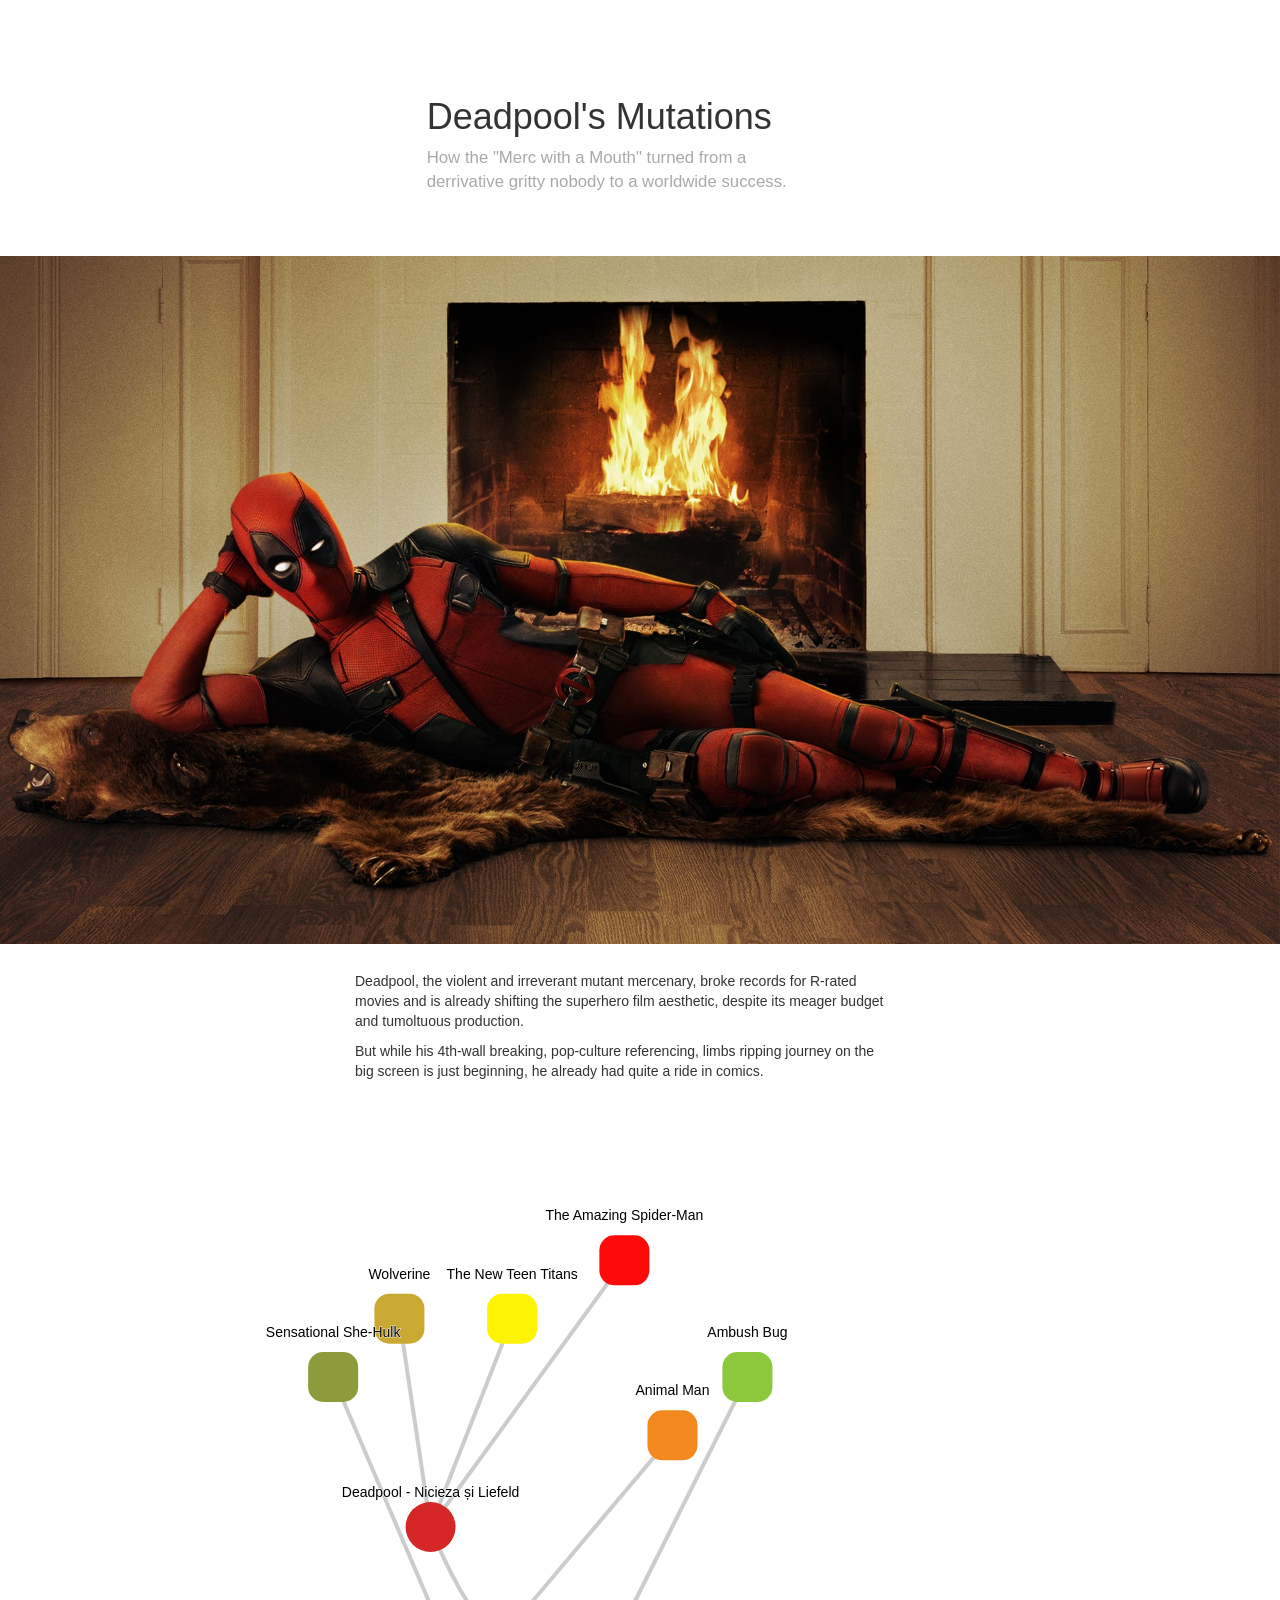
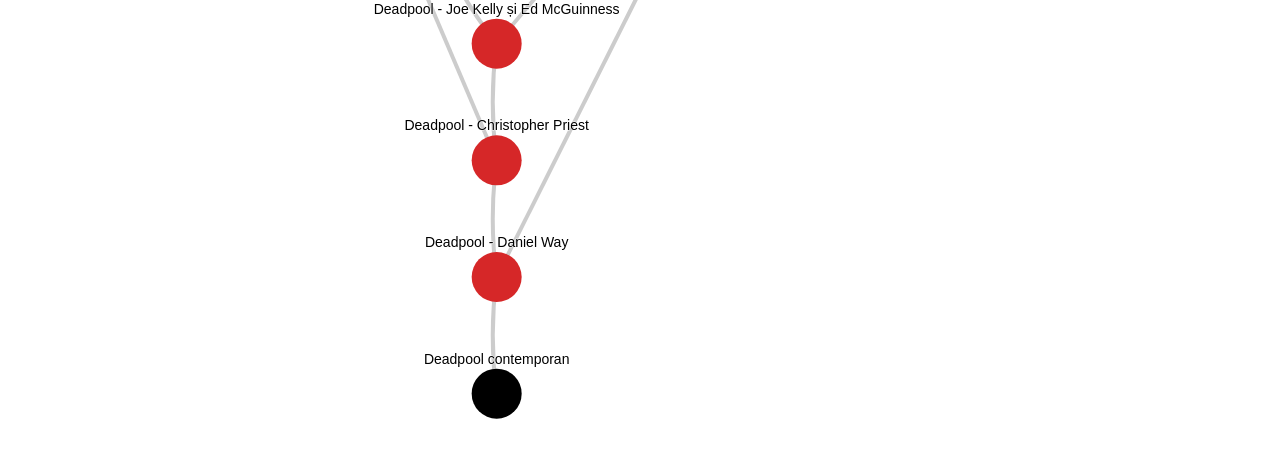
==== timeline.html @ ecb6a1e6 "slide (si biblioteca de jquerry mobil)" ====
<!DOCTYPE html>
<html lang="ro-RO">

<head>
	<title>Timeline</title>
    <meta name="viewport" content="width=device-width, initial-scale=1">
    <meta charset="utf-8">
	    
    
	<link rel="stylesheet" href="css/bootstrap.min.css">
    <link rel="stylesheet" href="css/style.css">         	
    
    <script src="js/jquery-2.2.0.min.js"></script>
    <script src="js/jquery.mobile.custom.min.js"></script>  
    <script src="js/d3.v3.js"></script>
    <script src="js/dataset.js"></script>
    <script src="js/dynamic_text_eng.js"></script>
    <script src="js/plot_interaction.js"></script>
	<script src="js/bootstrap.min.js"></script>
    <script src="js/script.js"></script>
    <script src="js/velocity.min.js"></script>
    
</head>

<body>
	<div id="title">
        <div class="row">
            <h1 class="col-md-4 col-md-offset-4">Deadpool's Mutations</h1>
        </div>
        <div class="row">
            <p class="col-md-4 col-md-offset-4">How the "Merc with a Mouth" turned from a derrivative gritty nobody to a worldwide success.</p>
        </div>
	</div>    
    
    <div id="cover">
        <img src="assets/deadpool_cover.jpg"/>
    </div> 
       
	<div class="container">            
        
        <div class="row">
			<div  class="col-md-6 col-md-offset-3 novertical">
				<div id="section1-text">
                    <p>Deadpool, the violent and irreverant mutant mercenary, broke records for R-rated movies and is already shifting the superhero film aesthetic, despite its meager budget and tumoltuous production.</p>
                    <p>But while his 4th-wall breaking, pop-culture referencing, limbs ripping journey on the big screen is just beginning, he already had quite a ride in comics.</p>
				</div>
			</div>
        </div>
        
        <div class="row">
            <div class="col-md-8" id="drawing_area">
                <script src="js/plot_data_force.js"></script>
            </div>
            <div id="writing_area" class="col-md-4">                
                <div class="fake_column"></div>
                <div id="detail_text" class="affix carousel slide" data-ride="carousel" data-interval="false">
                    
                </div>
        </div>
        </div>    
        
    </div>    

</body>

</html>
---- css/style.css ----
path{
    stroke:#ccc;
    stroke-width: 5px;
    fill:none;
}

.row{
    width: 100%;
}

.carousel-caption{
    background: rgba(0,0,0,0.5);
    right: 0%;
    left: 0%;
    padding-bottom: 6%;
    bottom:0%;
}

.carousel-indicators {
    bottom: 3%;
}

.fake_column {
    background-color: grey;
}

#title {
    margin-top: 6%;    
    margin-bottom: 4%;
}

#title p{
    font-size: larger;
    color: darkgray;
}

#cover img{
    width: 100%;
}

#section1-text{
    margin-top: 5%;
    margin-bottom: 5%;
}

#drawing_area{
    margin-top: 6%;    
}

#detail_text{
    
    color: white;
    top: 15%;
    
}

#invisible{
    visibility: hidden;
}

#deadpoolv4_invisible{
    visibility: hidden;
}
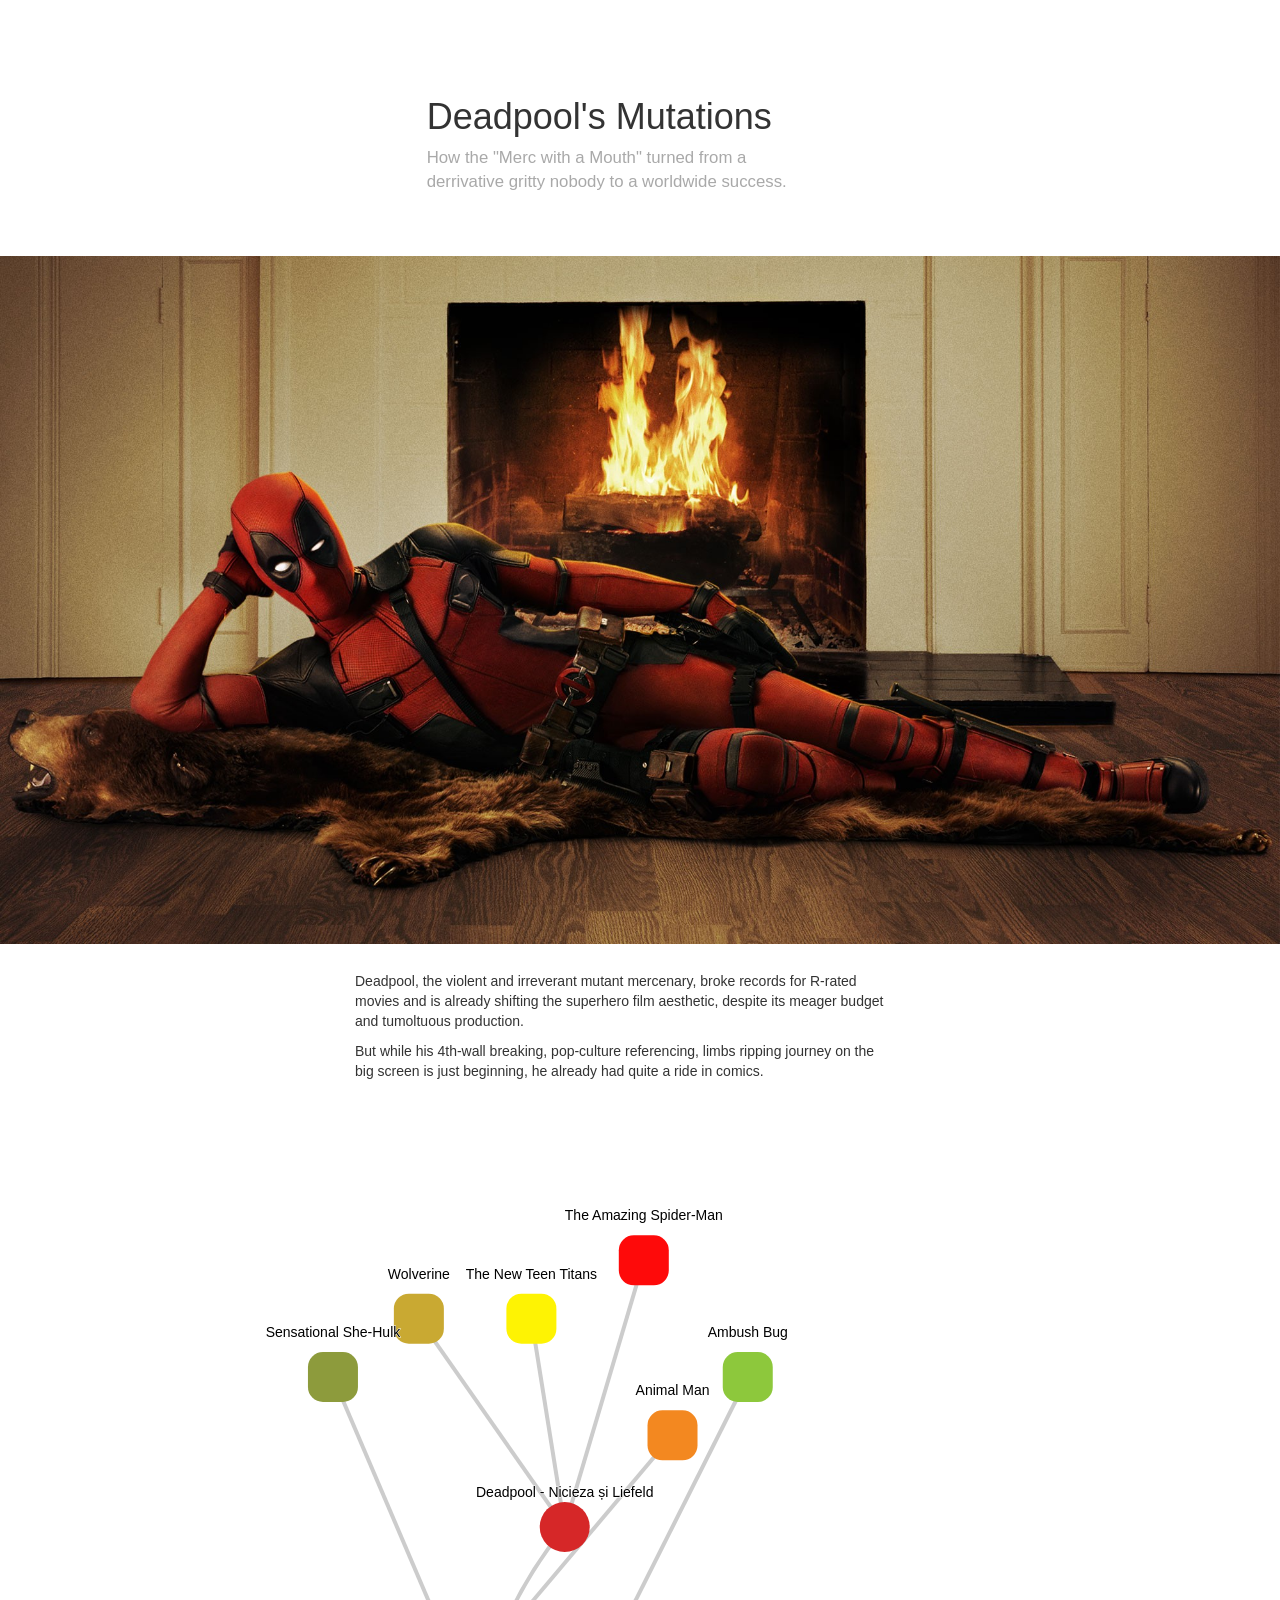
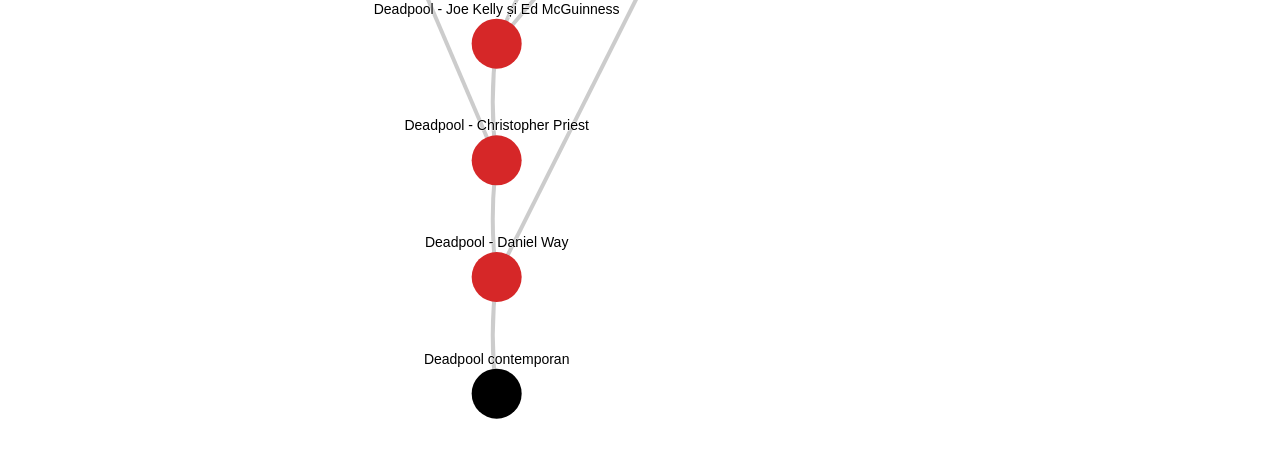
==== commit b01eb6ab: "Small fixes for image display" ====
--- a/timeline.html
+++ b/timeline.html
@@ -52,11 +52,9 @@
                 <script src="js/plot_data_force.js"></script>
             </div>
             <div id="writing_area" class="col-md-4">                
-                <div class="fake_column"></div>
-                <div id="detail_text" class="affix carousel slide" data-ride="carousel" data-interval="false">
-                    
+                <div id="detail_text" class="affix carousel slide" data-ride="carousel" data-interval="false">                    
                 </div>
-        </div>
+            </div>
         </div>    
         
     </div>    
--- a/css/style.css
+++ b/css/style.css
@@ -51,6 +51,7 @@
     
     color: white;
     top: 15%;
+    width: inherit;
     
 }
 
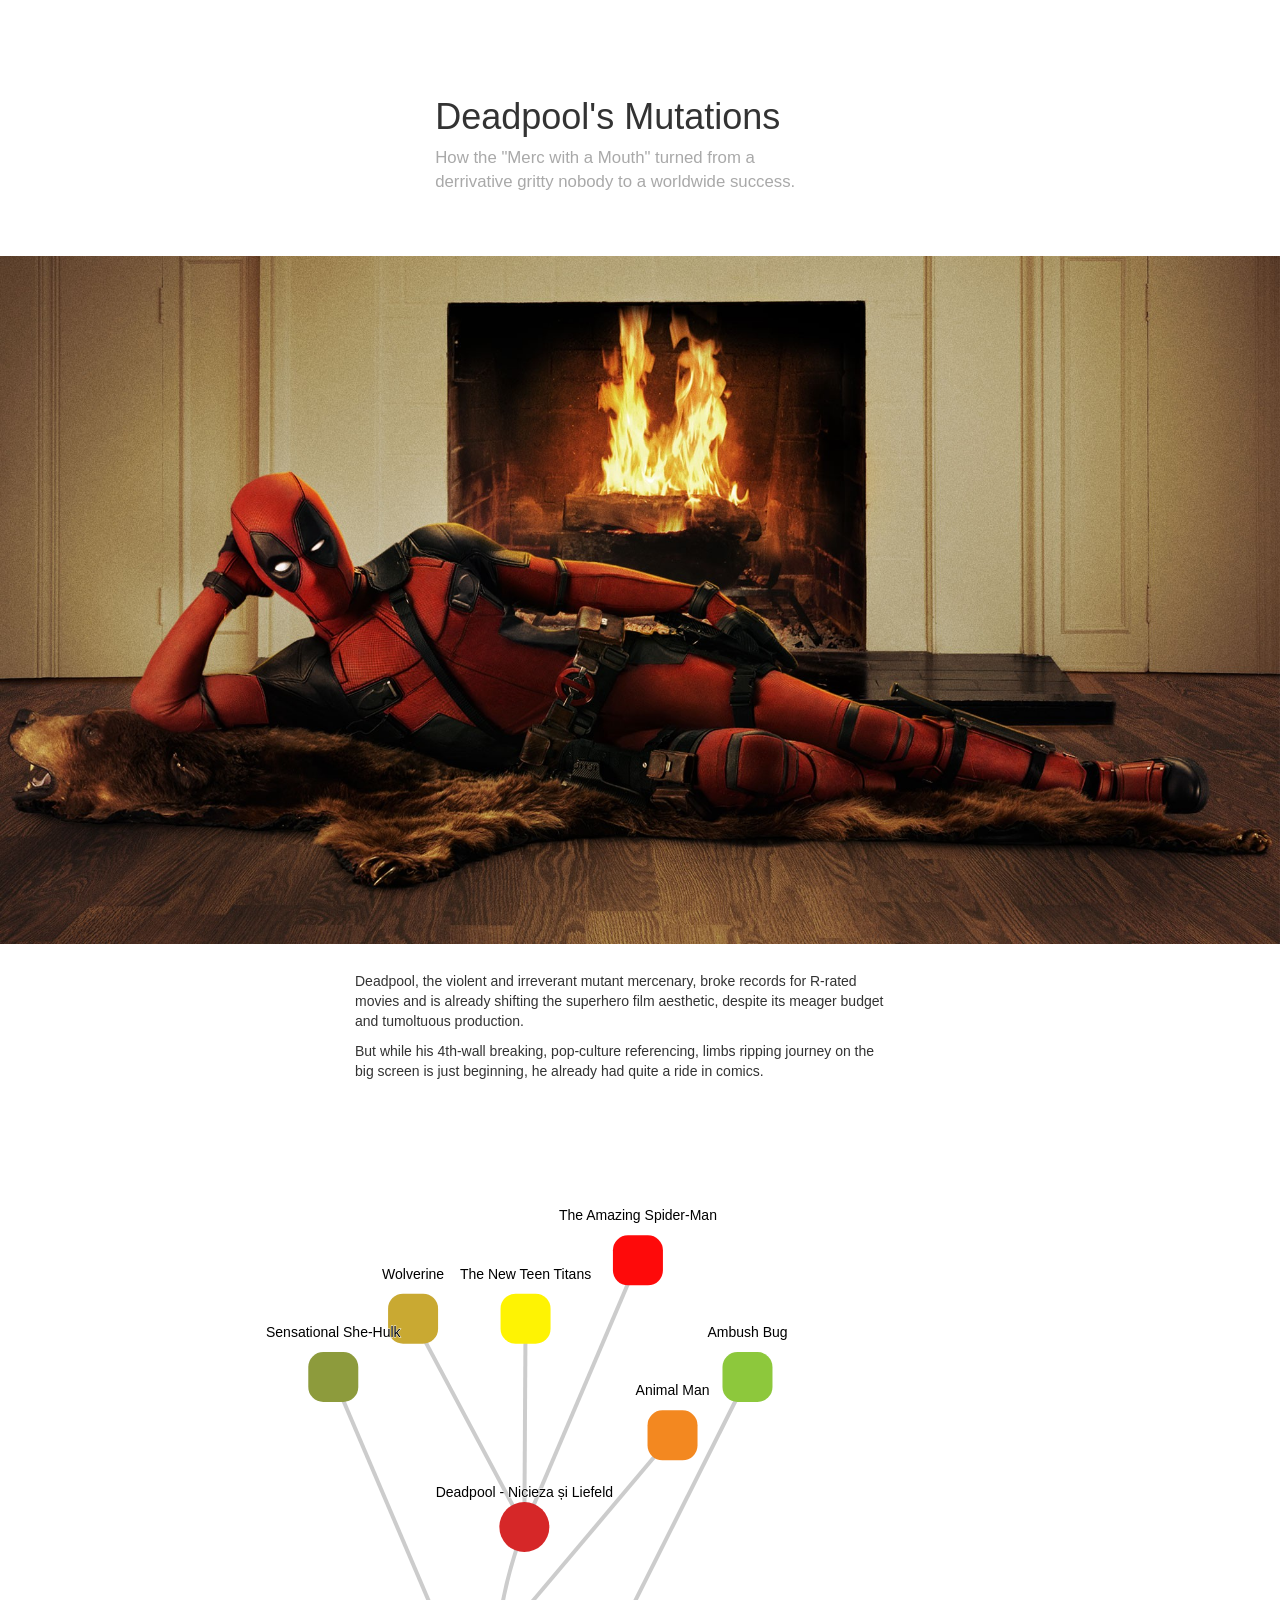
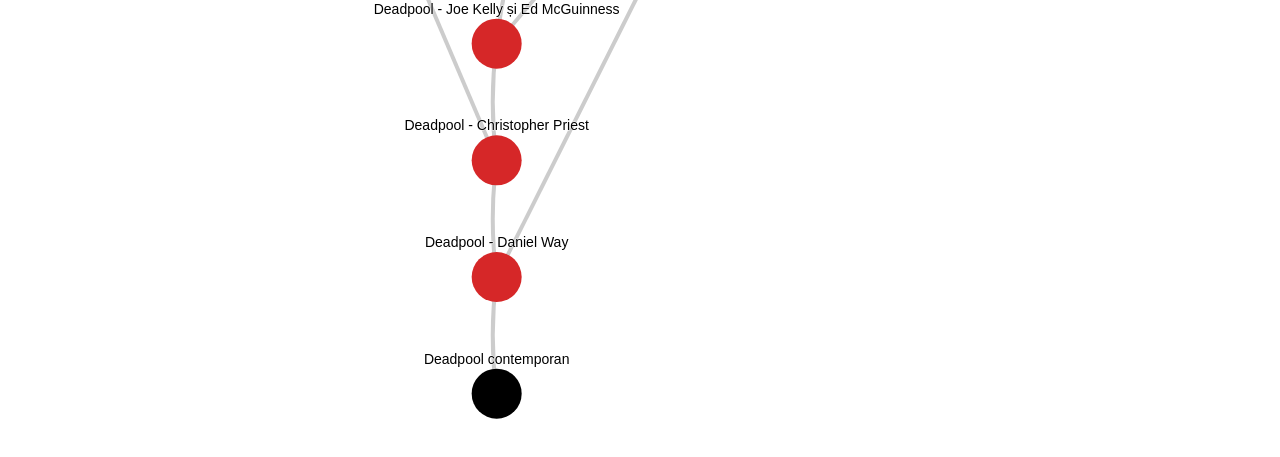
==== commit 80f98d19: "Minor improvements for mobile." ====
--- a/timeline.html
+++ b/timeline.html
@@ -58,7 +58,7 @@
         </div>    
         
     </div>    
-
+    <div id="footer"></div>
 </body>
 
 </html>
--- a/css/style.css
+++ b/css/style.css
@@ -27,6 +27,7 @@
 #title {
     margin-top: 6%;    
     margin-bottom: 4%;
+    margin-left: 1%;
 }
 
 #title p{
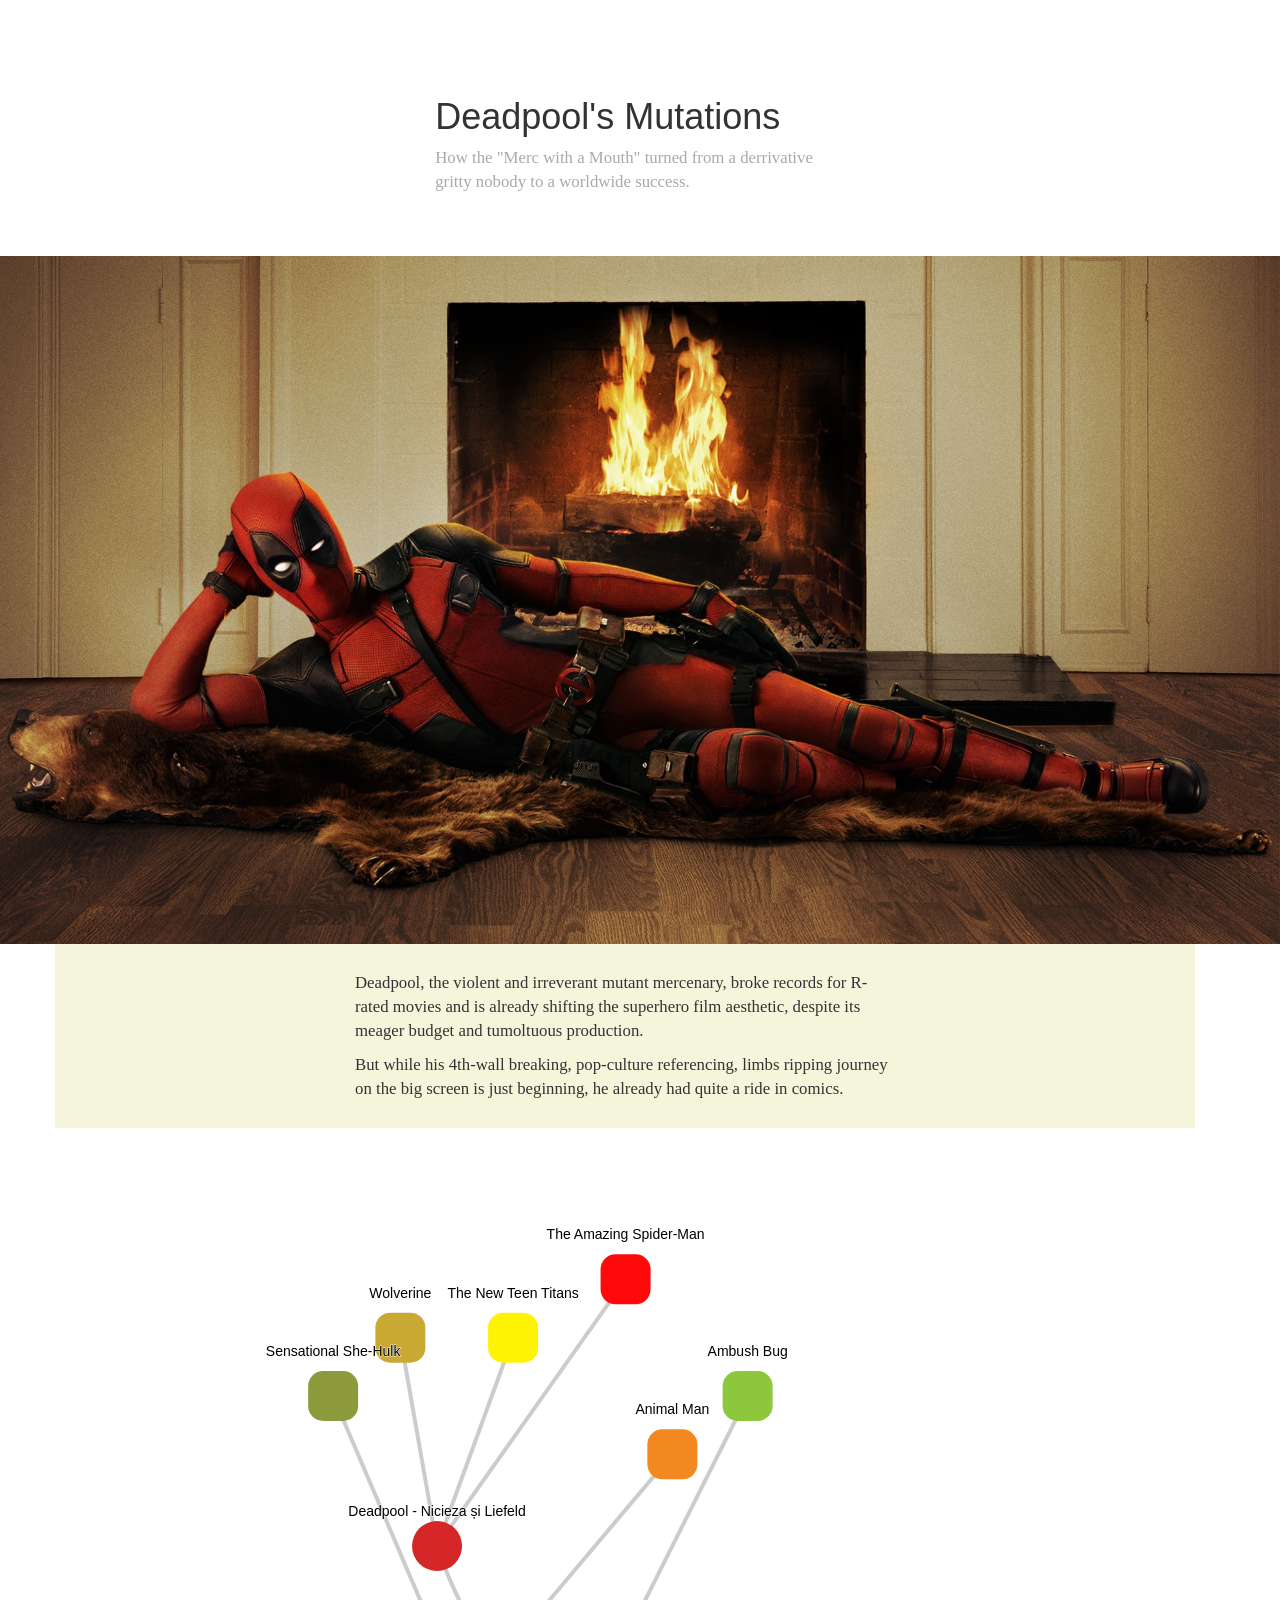
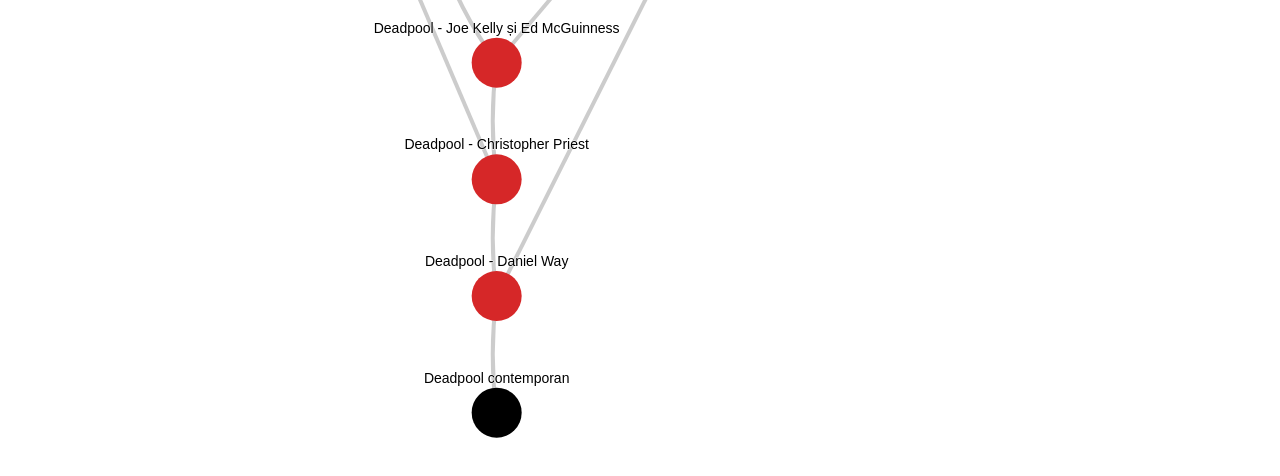
==== commit fea28d11: "Minor fixes - show details for influence from squares (should be easier for mobile, also)  - started" ====
--- a/timeline.html
+++ b/timeline.html
@@ -38,7 +38,7 @@
        
 	<div class="container">            
         
-        <div class="row">
+        <div class="row" style="background: beige">
 			<div  class="col-md-6 col-md-offset-3 novertical">
 				<div id="section1-text">
                     <p>Deadpool, the violent and irreverant mutant mercenary, broke records for R-rated movies and is already shifting the superhero film aesthetic, despite its meager budget and tumoltuous production.</p>
--- a/css/style.css
+++ b/css/style.css
@@ -2,6 +2,11 @@
     stroke:#ccc;
     stroke-width: 5px;
     fill:none;
+}
+
+p {
+    font-family: Cambria, Cochin, Georgia, Times, Times New Roman, serif;
+    font-size: 1.2em;
 }
 
 .row{
@@ -16,6 +21,11 @@
     bottom:0%;
 }
 
+.carousel-caption p{
+    font-family: 'Gill Sans', 'Gill Sans MT', Calibri, 'Trebuchet MS', sans-serif;
+    font-size: 1em;
+}
+
 .carousel-indicators {
     bottom: 3%;
 }
@@ -27,7 +37,7 @@
 #title {
     margin-top: 6%;    
     margin-bottom: 4%;
-    margin-left: 1%;
+    margin-left: 1%;    
 }
 
 #title p{
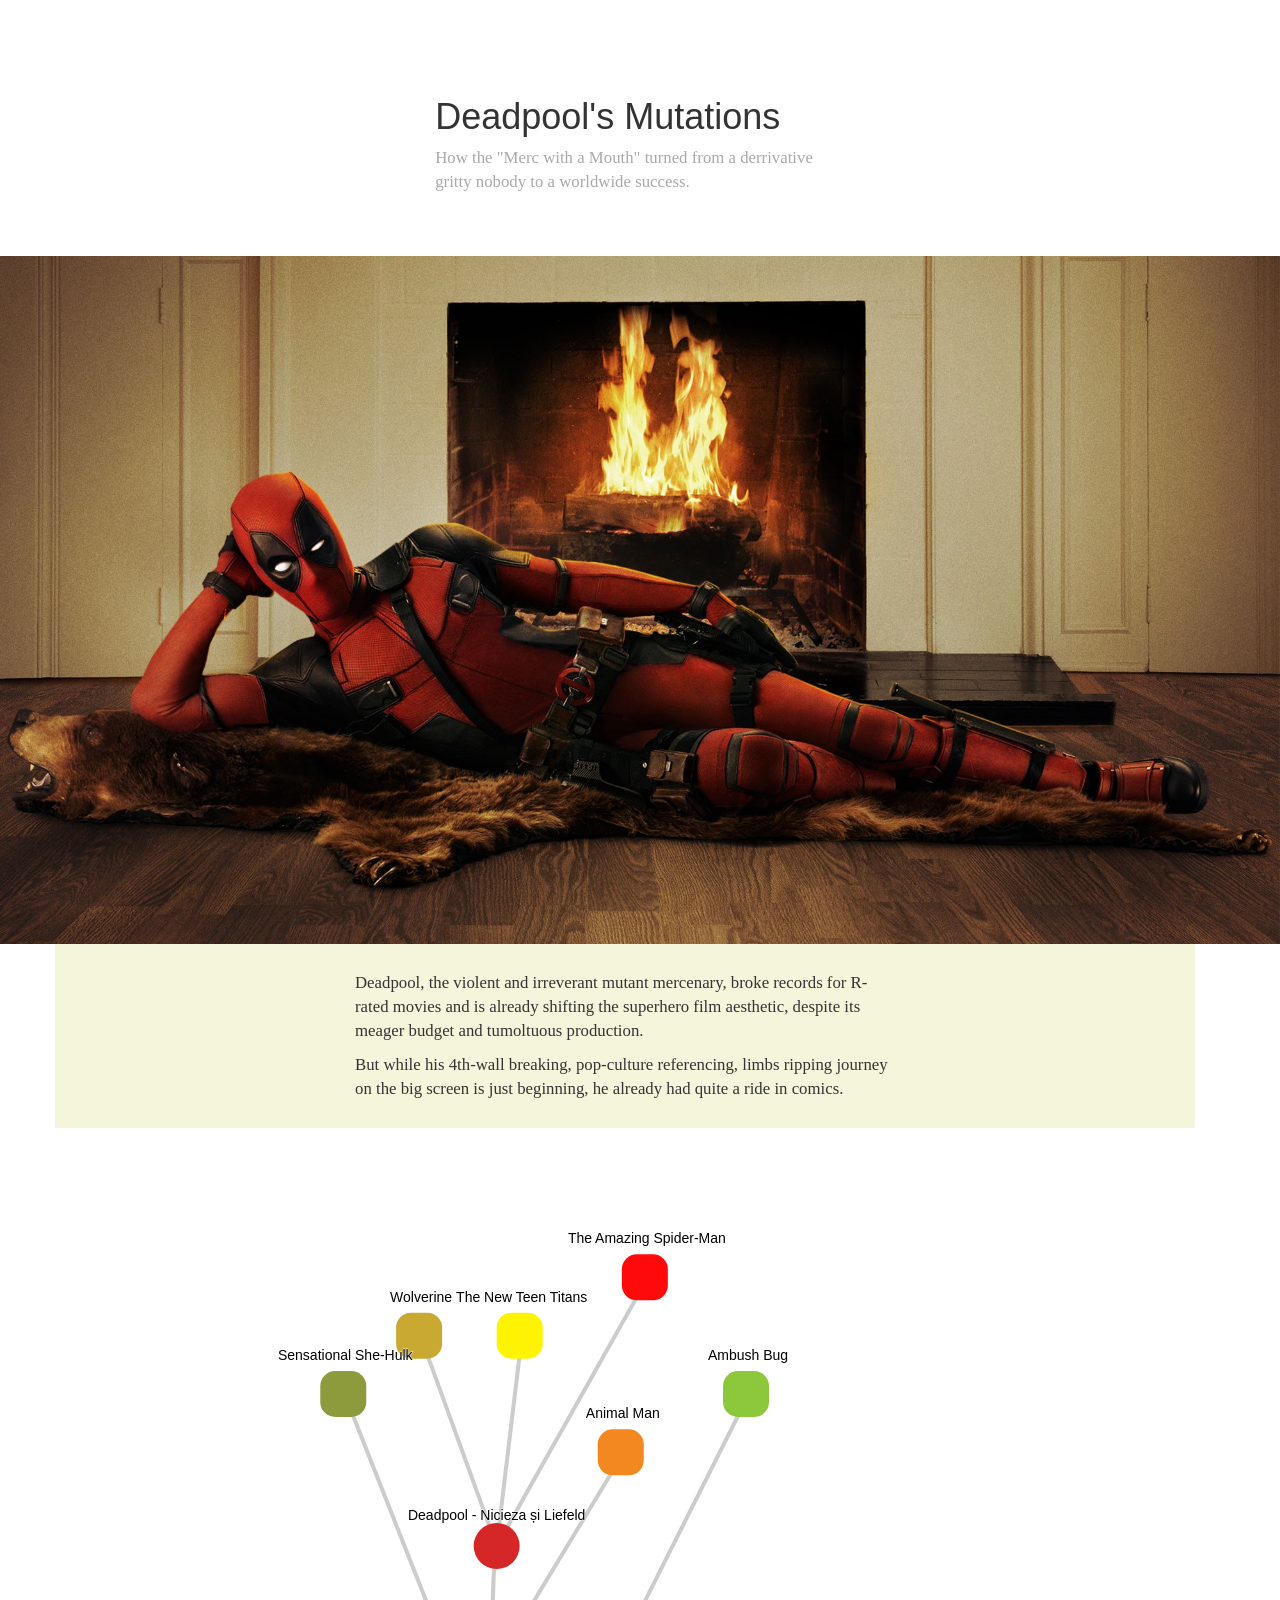
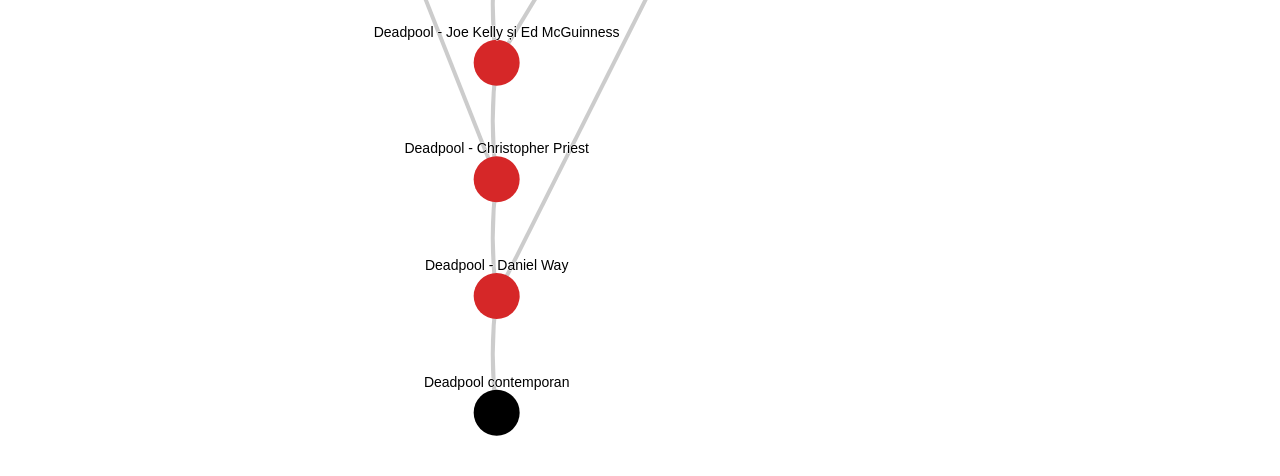
==== commit 2232301a: "Si mai responsive + corecturi in text" ====
--- a/timeline.html
+++ b/timeline.html
@@ -50,6 +50,7 @@
         <div class="row">
             <div class="col-md-8" id="drawing_area">
                 <script src="js/plot_data_force.js"></script>
+                <script src="js/plot_interaction.js"></script>
             </div>
             <div id="writing_area" class="col-md-4">                
                 <div id="detail_text" class="affix carousel slide" data-ride="carousel" data-interval="false">                    
--- a/css/style.css
+++ b/css/style.css
@@ -18,6 +18,16 @@
     right: 0%;
     left: 0%;
     padding-bottom: 6%;
+    padding-left: 3%;
+    padding-right: 3%;
+    bottom:0%;
+}
+
+.carousel-caption:hover{
+    background: rgba(0,0,0,0.7);
+    right: 0%;
+    left: 0%;
+    padding-bottom: 6%;
     bottom:0%;
 }
 
@@ -26,12 +36,28 @@
     font-size: 1em;
 }
 
-.carousel-indicators {
-    bottom: 3%;
+.carousel-indicators{
+    bottom: 3%;;
+}
+
+.carousel-indicators:hover ~ .carousel-inner > .item.active > .carousel-caption {
+    background: rgba(0,0,0,0.7);
+}
+
+img:hover + .carousel-caption {
+    visibility: hidden;
 }
 
 .fake_column {
     background-color: grey;
+}
+
+.mobile_writing_area {
+        margin-left: '0px';
+        margin-right: '0px';
+        padding-left: '0px';
+        padding-right: '0px';
+        width: '100vw';
 }
 
 #title {
@@ -70,6 +96,6 @@
     visibility: hidden;
 }
 
-#deadpoolv4_invisible{
+#deadpoolv5_invisible{
     visibility: hidden;
 }
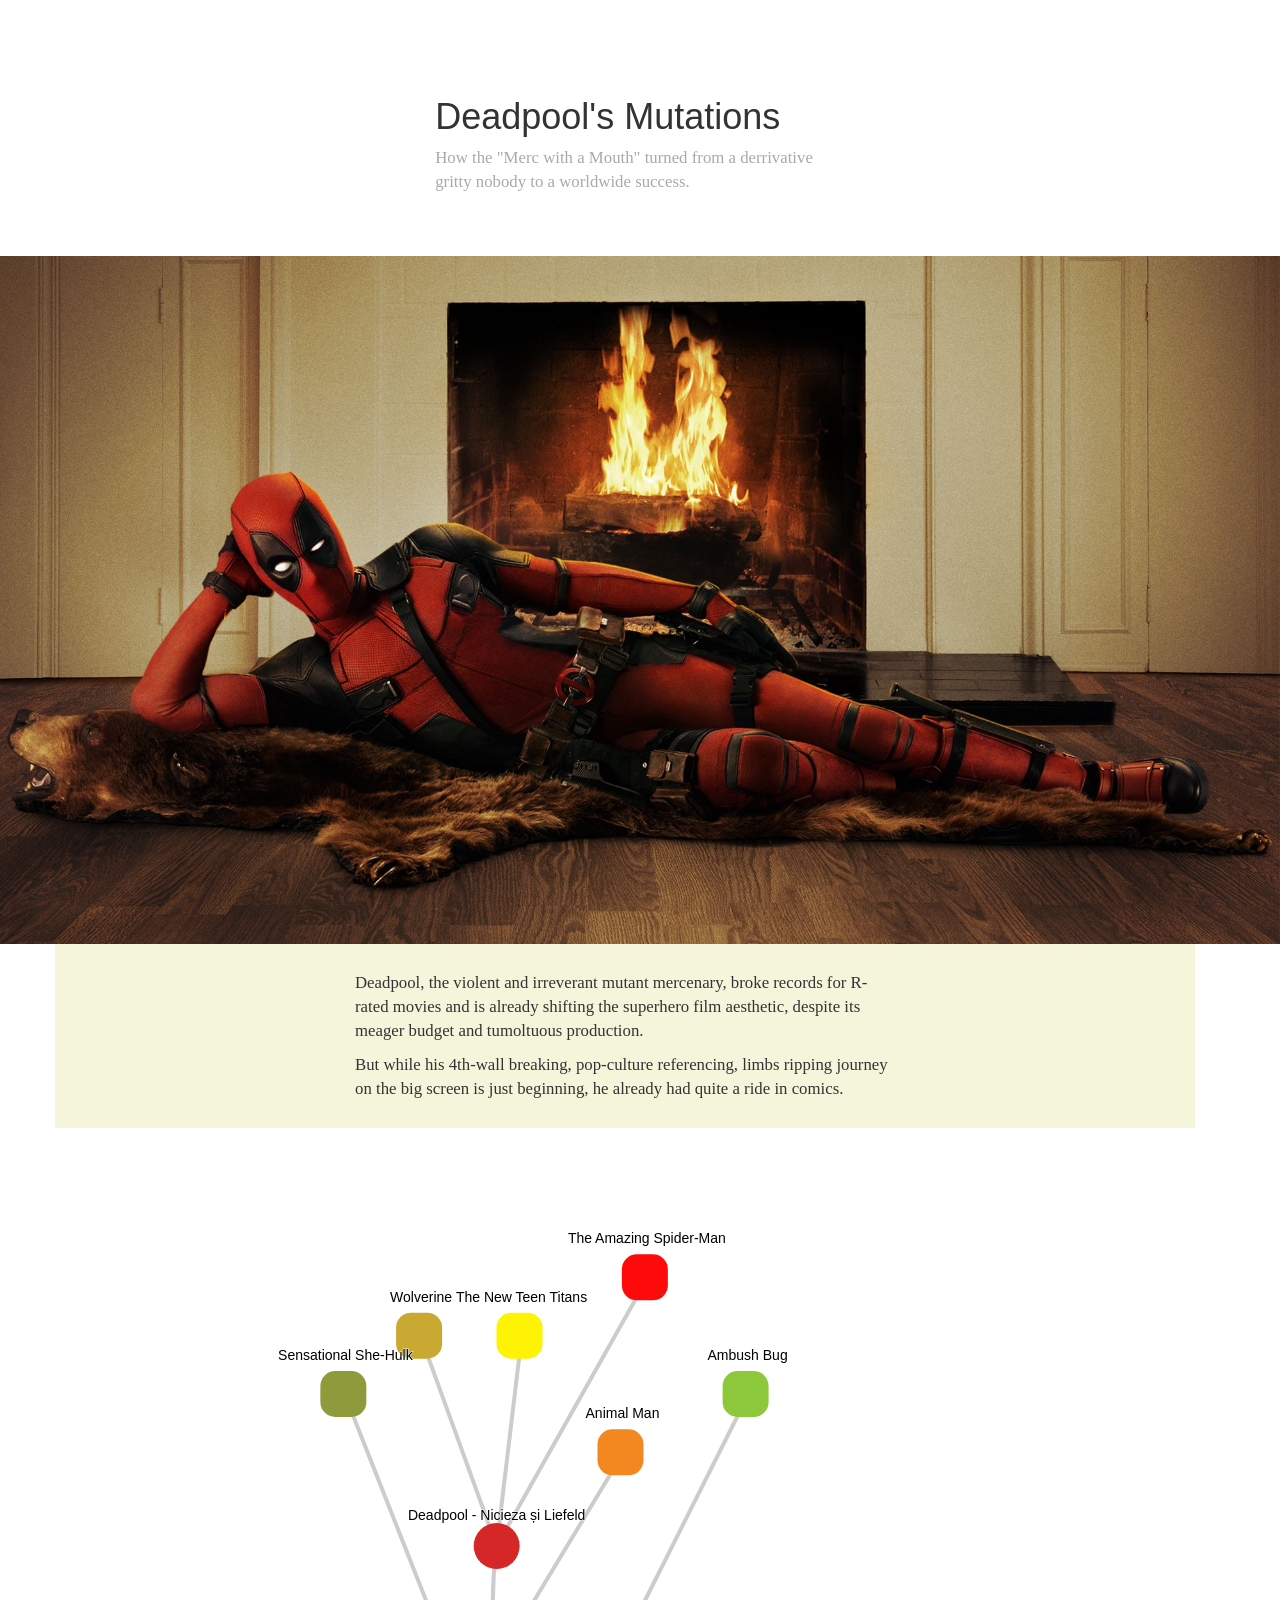
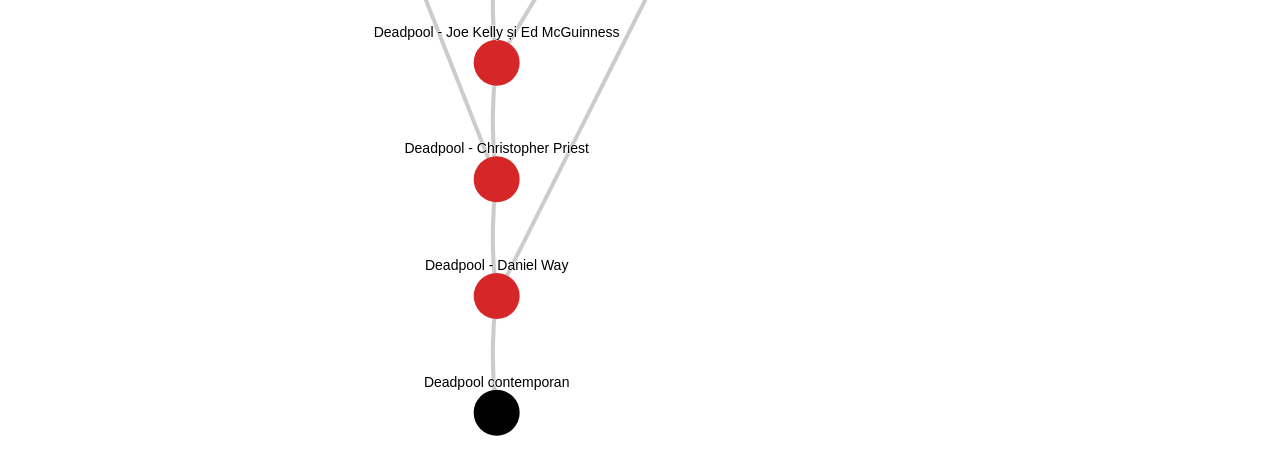
==== commit bfa406ba: "typos plus tentativa de preload" ====
--- a/timeline.html
+++ b/timeline.html
@@ -59,7 +59,13 @@
         </div>    
         
     </div>    
-    <div id="footer"></div>
+    
+    <div id="preloaded-images">
+        <img src="assets/deathstroke.jpg" width="1" height="1" alt="Image 01" />
+        <img src="assets/deathstroke2.jpg" width="1" height="1" alt="Image 02" />
+        <img src="assets/deathstroke3.jpg" width="1" height="1" alt="Image 03" />
+    </div>
+       
 </body>
 
 </html>
--- a/css/style.css
+++ b/css/style.css
@@ -98,4 +98,13 @@
 
 #deadpoolv5_invisible{
     visibility: hidden;
+}
+
+div#preloaded-images {
+   position: absolute;
+   overflow: hidden;
+   left: -9999px; 
+   top: -9999px;
+   height: 1px;
+   width: 1px;
 }
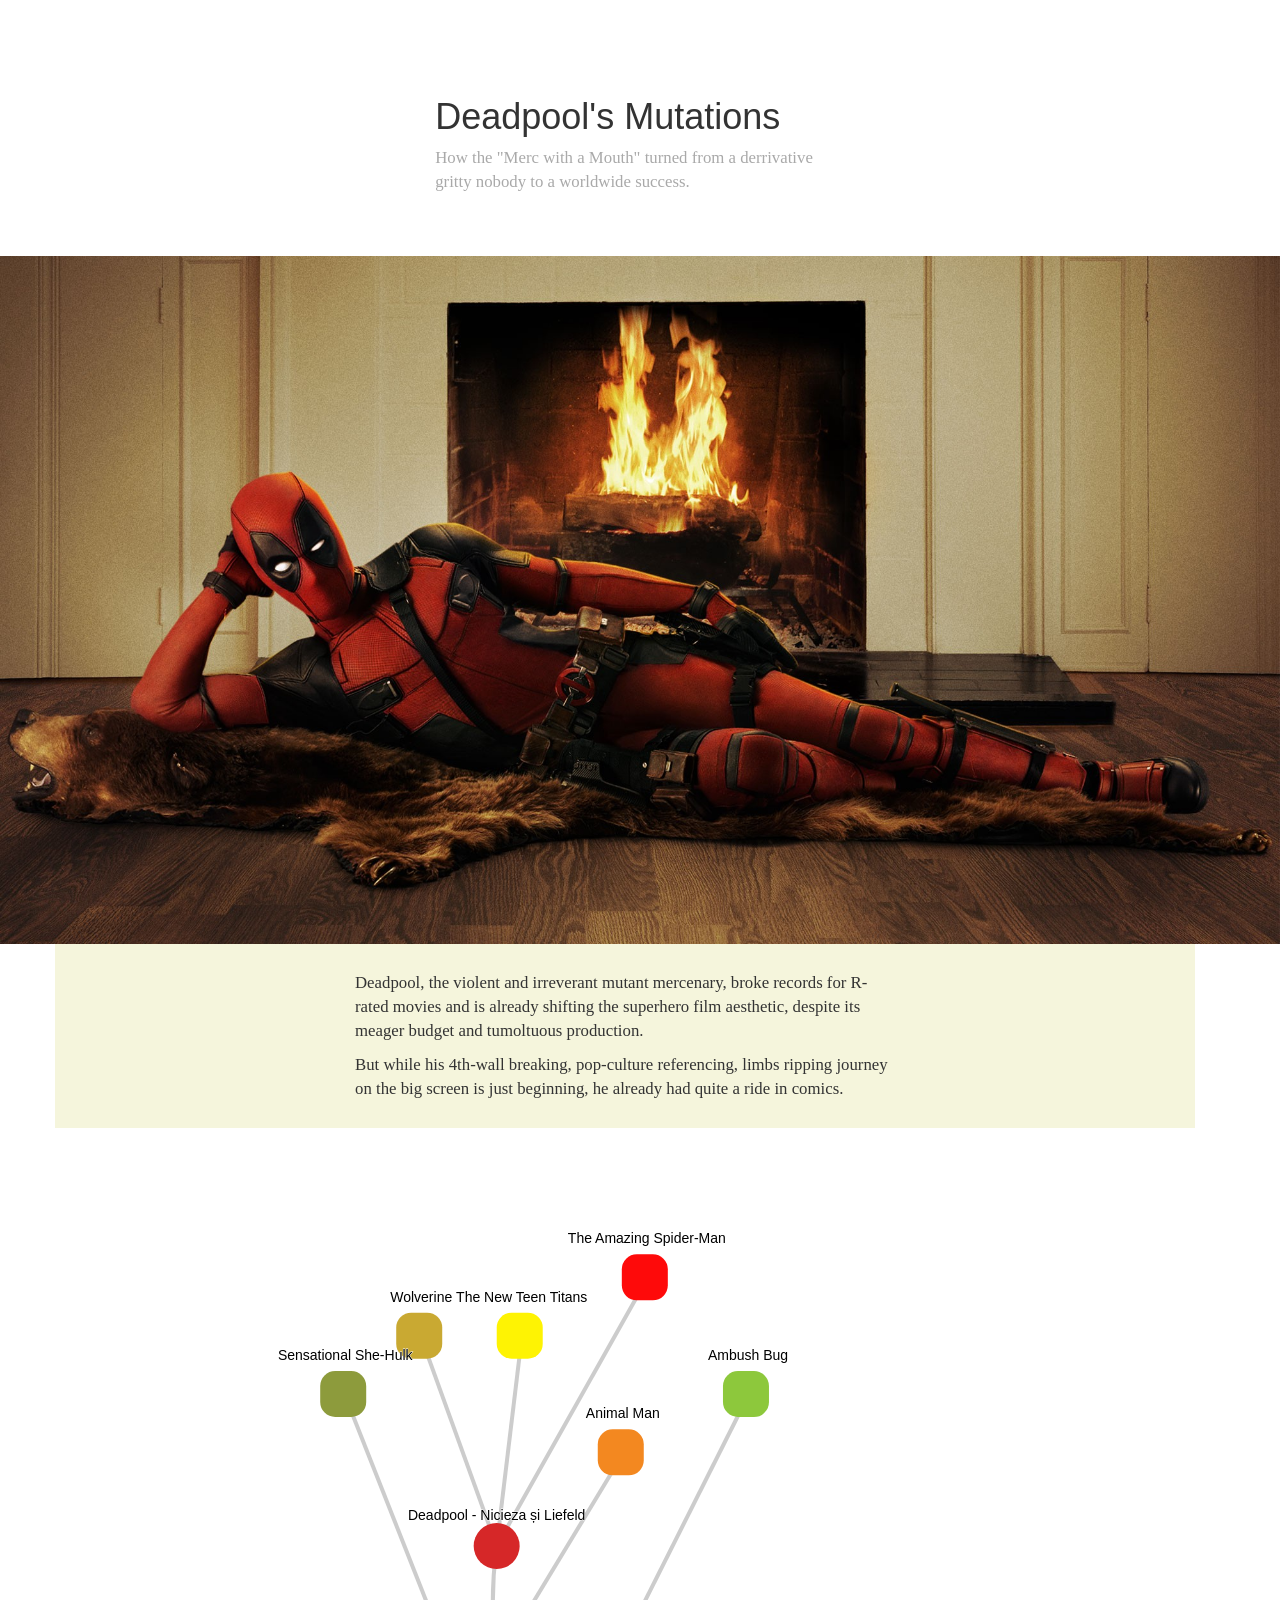
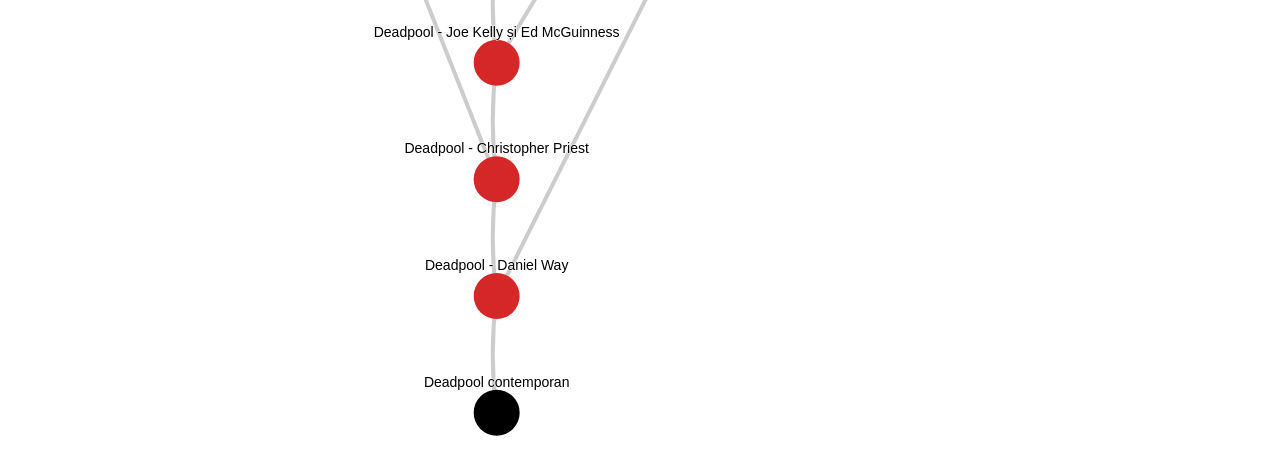
==== commit 3e41fd4c: "all images preloaded" ====
--- a/timeline.html
+++ b/timeline.html
@@ -64,6 +64,43 @@
         <img src="assets/deathstroke.jpg" width="1" height="1" alt="Image 01" />
         <img src="assets/deathstroke2.jpg" width="1" height="1" alt="Image 02" />
         <img src="assets/deathstroke3.jpg" width="1" height="1" alt="Image 03" />
+        
+        <img src="assets/spiderman.jpg" width="1" height="1" alt="Image 01" />
+                
+        <img src="assets/wolverine1.jpg" width="1" height="1" alt="Image 02" />
+        <img src="assets/wolverine2.jpg" width="1" height="1" alt="Image 03" />
+        
+        <img src="assets/deadpoolv11.jpg" width="1" height="1" alt="Image 01" />
+        <img src="assets/deadpoolv12.jpg" width="1" height="1" alt="Image 02" />
+        <img src="assets/deadpoolv13.jpg" width="1" height="1" alt="Image 03" />
+        
+        <img src="assets/animalman1.jpg" width="1" height="1" alt="Image 01" />
+        <img src="assets/animalman2.jpg" width="1" height="1" alt="Image 02" />       
+        
+        <img src="assets/deadpoolv21.jpg" width="1" height="1" alt="Image 01" />
+        <img src="assets/deadpoolv22.jpg" width="1" height="1" alt="Image 02" />
+        <img src="assets/deadpoolv23.jpg" width="1" height="1" alt="Image 03" /> 
+        <img src="assets/deadpoolv24.jpg" width="1" height="1" alt="Image 02" />
+        <img src="assets/deadpoolv25.jpg" width="1" height="1" alt="Image 03" />
+        
+        <img src="assets/shehulk1.jpg" width="1" height="1" alt="Image 01" />
+        <img src="assets/shehulk2.jpg" width="1" height="1" alt="Image 02" />        
+        
+        <img src="assets/deadpoolv251.jpg" width="1" height="1" alt="Image 01" />
+        <img src="assets/deadpoolv252.jpg" width="1" height="1" alt="Image 02" />
+        
+        <img src="assets/ambushbug.jpg" width="1" height="1" alt="Image 01" />
+        
+        <img src="assets/deadpoolv31.jpg" width="1" height="1" alt="Image 01" />
+        <img src="assets/deadpoolv32.jpg" width="1" height="1" alt="Image 02" />
+        <img src="assets/deadpoolv33.jpg" width="1" height="1" alt="Image 03" /> 
+        <img src="assets/deadpoolv34.jpg" width="1" height="1" alt="Image 02" />
+                
+        <img src="assets/deadpoolv41.jpg" width="1" height="1" alt="Image 01" />
+        <img src="assets/deadpoolv42.jpg" width="1" height="1" alt="Image 02" />
+        <img src="assets/deadpoolv43.jpg" width="1" height="1" alt="Image 03" /> 
+        <img src="assets/deadpoolv44.jpg" width="1" height="1" alt="Image 02" />
+        <img src="assets/deadpoolv45.jpg" width="1" height="1" alt="Image 02" />
     </div>
        
 </body>
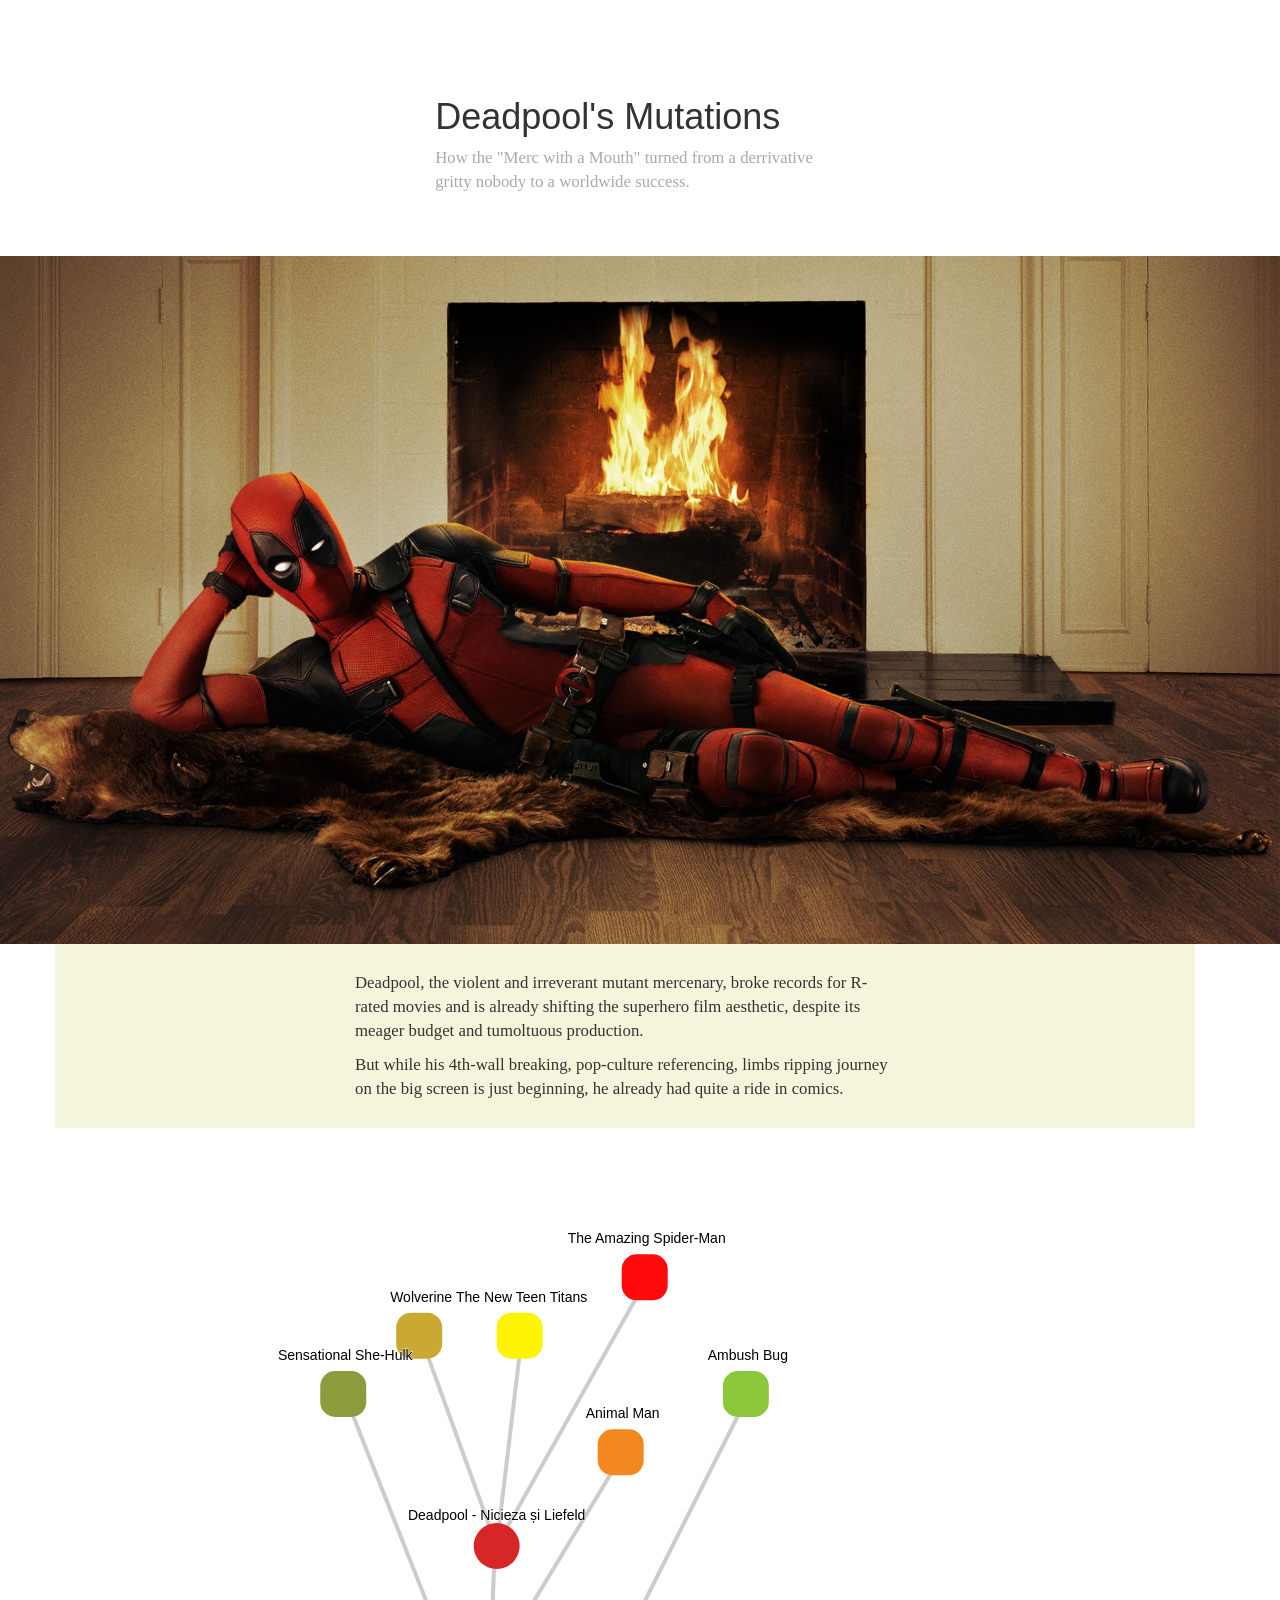
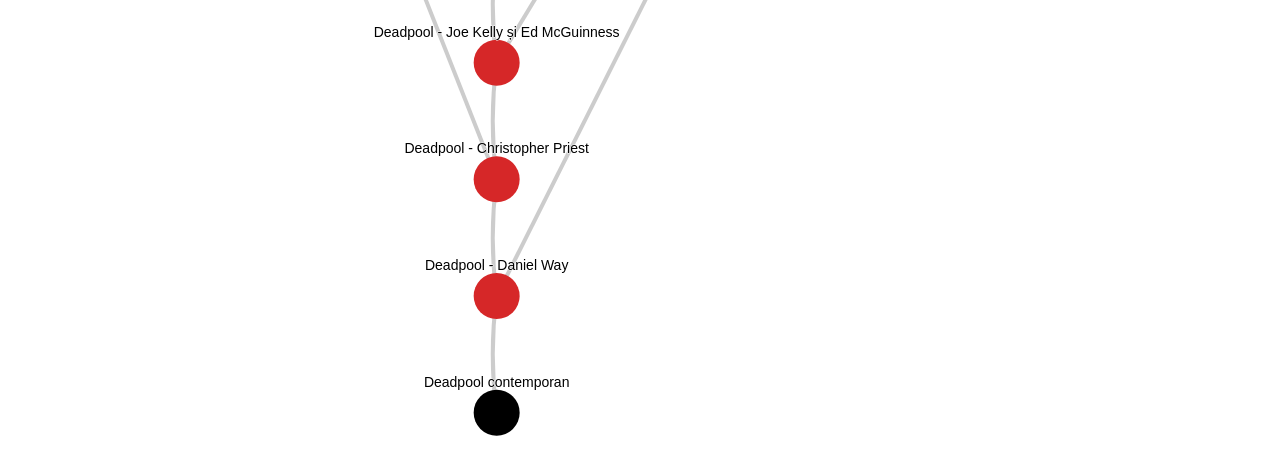
==== commit b4a896a9: "Fixed images with bad extenstions." ====
--- a/timeline.html
+++ b/timeline.html
@@ -86,8 +86,8 @@
         <img src="assets/shehulk1.jpg" width="1" height="1" alt="Image 01" />
         <img src="assets/shehulk2.jpg" width="1" height="1" alt="Image 02" />        
         
-        <img src="assets/deadpoolv251.jpg" width="1" height="1" alt="Image 01" />
-        <img src="assets/deadpoolv252.jpg" width="1" height="1" alt="Image 02" />
+        <img src="assets/deadpoolv251.png" width="1" height="1" alt="Image 01" />
+        <img src="assets/deadpoolv252.png" width="1" height="1" alt="Image 02" />
         
         <img src="assets/ambushbug.jpg" width="1" height="1" alt="Image 01" />
         
@@ -98,7 +98,7 @@
                 
         <img src="assets/deadpoolv41.jpg" width="1" height="1" alt="Image 01" />
         <img src="assets/deadpoolv42.jpg" width="1" height="1" alt="Image 02" />
-        <img src="assets/deadpoolv43.jpg" width="1" height="1" alt="Image 03" /> 
+        <img src="assets/deadpoolv43.png" width="1" height="1" alt="Image 03" /> 
         <img src="assets/deadpoolv44.jpg" width="1" height="1" alt="Image 02" />
         <img src="assets/deadpoolv45.jpg" width="1" height="1" alt="Image 02" />
     </div>
